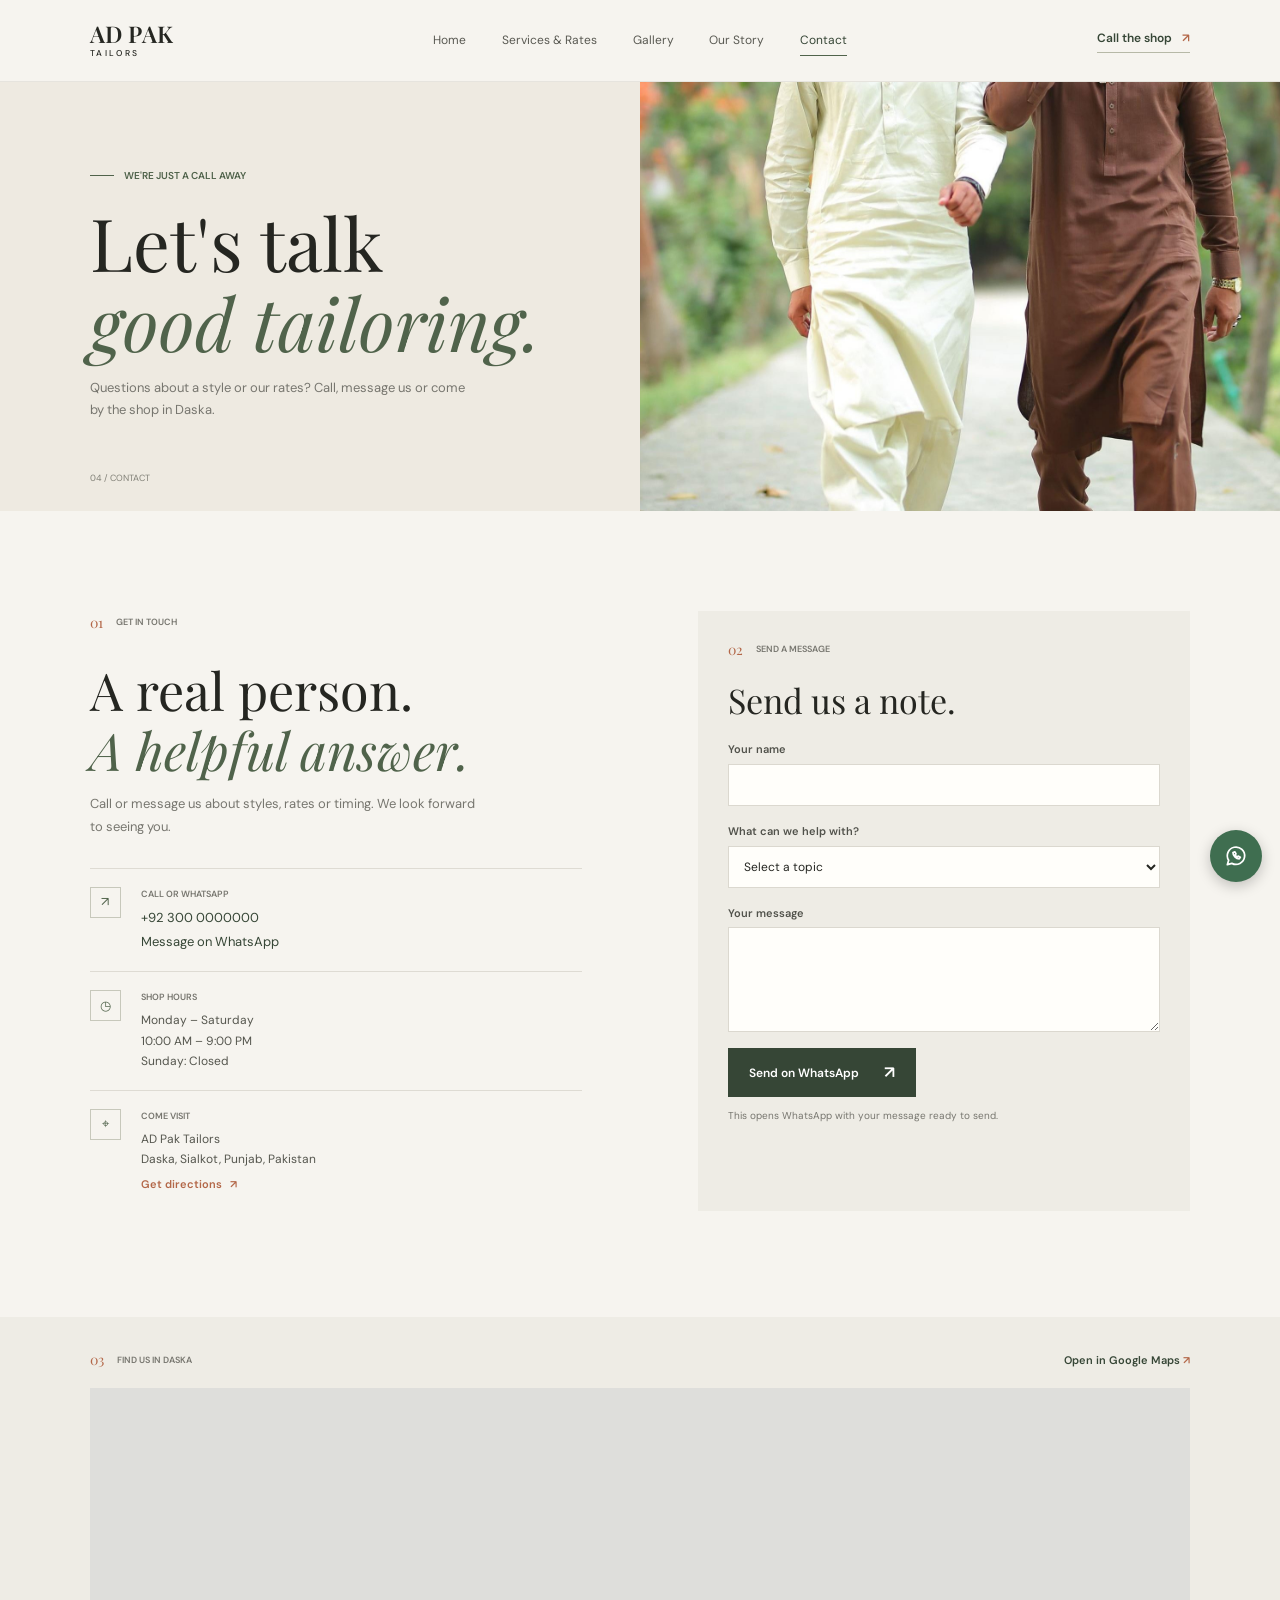
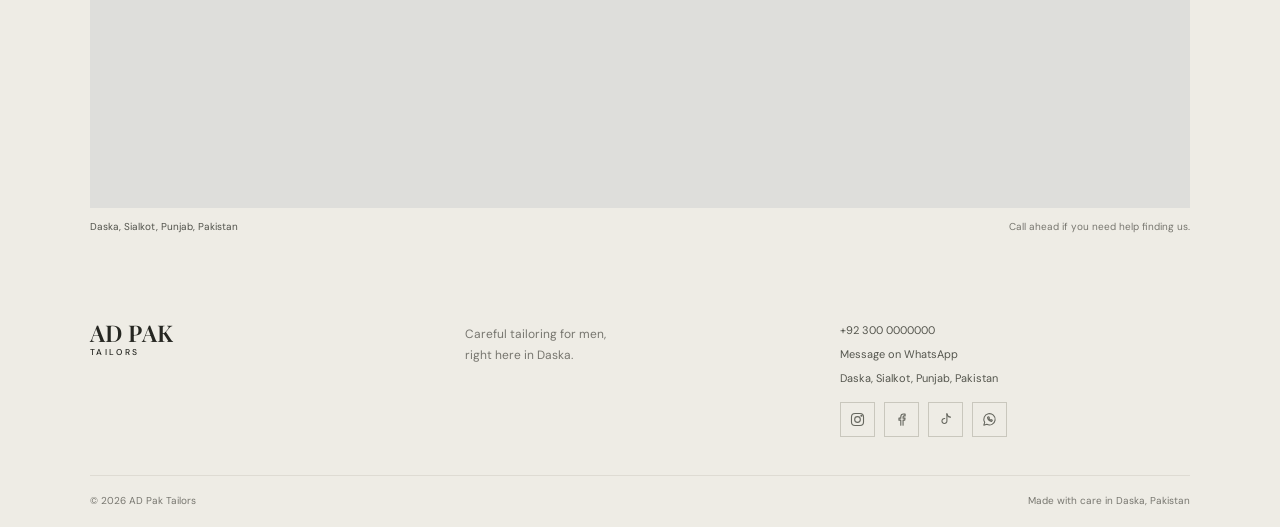
==== contact.html @ f9cd368b "Add files via upload" ====
<!doctype html>
<html lang="en">
<head>
  <meta charset="utf-8">
  <meta name="viewport" content="width=device-width, initial-scale=1">
  <meta name="theme-color" content="#f6f4ef">
  <meta name="description" content="Call, message or visit AD Pak Tailors in Daska, Sialkot.">
  <title>Contact &amp; Location | AD Pak Tailors</title>
  <link rel="icon" type="image/svg+xml" href="favicon.svg">
  <link rel="preconnect" href="https://fonts.googleapis.com">
  <link rel="preconnect" href="https://fonts.gstatic.com" crossorigin>
  <link href="https://fonts.googleapis.com/css2?family=DM+Sans:wght@400;500;600;700&family=Playfair+Display:wght@400;500;600&display=swap" rel="stylesheet">
  <link rel="stylesheet" href="styles.css">
  <script src="site.js" defer></script>
</head>
<body data-page="contact">
  <a class="skip-link" href="#main">Skip to content</a>
  <header class="site-header">
    <a class="brand" href="index.html" aria-label="AD Pak Tailors home"><span class="brand-name">AD PAK <span>TAILORS</span></span></a>
    <button class="menu-toggle" type="button" aria-expanded="false" aria-controls="primary-navigation" aria-label="Open navigation"><span></span><span></span></button>
    <nav class="site-nav" id="primary-navigation" aria-label="Main navigation"><a href="index.html" data-nav="home">Home</a><a href="services.html" data-nav="services">Services &amp; Rates</a><a href="gallery.html" data-nav="gallery">Gallery</a><a href="about.html" data-nav="about">Our Story</a><a href="contact.html" data-nav="contact">Contact</a></nav>
    <a class="header-contact" href="tel:+923000000000">Call the shop <span aria-hidden="true">↗</span></a>
  </header>

  <main id="main">
    <section class="page-hero contact-page-hero"><div class="page-hero-inner"><p class="eyebrow"><span></span> WE'RE JUST A CALL AWAY</p><h1>Let's talk<br><em>good tailoring.</em></h1><p class="page-deck">Questions about a style or our rates? Call, message us or come by the shop in Daska.</p><span class="page-count">04 / CONTACT</span></div><div class="page-hero-image contact-hero-image" role="img" aria-label="Dark green cloth with three cream buttons"></div></section>
    <section class="contact-layout section-wrap"><div class="contact-details"><div class="intro-label"><span class="section-number">01</span><span>GET IN TOUCH</span></div><h2>A real person.<br><em>A helpful answer.</em></h2><p>Call or message us about styles, rates or timing. We look forward to seeing you.</p><div class="contact-detail-row"><span class="contact-icon" aria-hidden="true">↗</span><div><span>CALL OR WHATSAPP</span><a href="tel:+923000000000">+92 300 0000000</a><a href="https://wa.me/923000000000">Message on WhatsApp</a></div></div><div class="contact-detail-row"><span class="contact-icon" aria-hidden="true">◷</span><div><span>SHOP HOURS</span><p>Monday – Saturday<br>10:00 AM – 9:00 PM<br>Sunday: Closed</p></div></div><div class="contact-detail-row"><span class="contact-icon" aria-hidden="true">⌖</span><div><span>COME VISIT</span><p>AD Pak Tailors<br>Daska, Sialkot, Punjab, Pakistan</p><a class="directions-link" href="https://maps.app.goo.gl/oo2xEyX4zjYzP3H26" target="_blank" rel="noopener noreferrer">Get directions <span aria-hidden="true">↗</span></a></div></div></div>
      <div class="inquiry-area"><div class="intro-label"><span class="section-number">02</span><span>SEND A MESSAGE</span></div><h2>Send us a note.</h2><form class="inquiry-form" data-inquiry-form><div class="form-row"><label for="inquiry-name">Your name</label><input id="inquiry-name" name="name" type="text" autocomplete="name" required></div><div class="form-row"><label for="inquiry-topic">What can we help with?</label><select id="inquiry-topic" name="topic" required><option value="" disabled selected>Select a topic</option><option>Stitching and rates</option><option>Suits and waistcoats</option><option>Wedding wear</option><option>Alteration and repair</option><option>Shop location and hours</option></select></div><div class="form-row"><label for="inquiry-message">Your message</label><textarea id="inquiry-message" name="message" rows="4" required></textarea></div><button class="button button-dark" type="submit">Send on WhatsApp <span aria-hidden="true">↗</span></button><p class="form-note">This opens WhatsApp with your message ready to send.</p><p class="form-status" aria-live="polite" data-form-status></p></form></div>
    </section>
    <section class="map-section"><div class="map-heading"><div class="intro-label"><span class="section-number">03</span><span>FIND US IN DASKA</span></div><a href="https://maps.app.goo.gl/oo2xEyX4zjYzP3H26" target="_blank" rel="noopener noreferrer">Open in Google Maps <span aria-hidden="true">↗</span></a></div><iframe class="map-frame" title="Map showing AD Pak Tailors in Daska" src="https://maps.google.com/maps?q=AD+Pak+Tailors+Daska+Sialkot+Pakistan&z=15&ie=UTF8&output=embed" loading="lazy" referrerpolicy="no-referrer-when-downgrade" allowfullscreen></iframe><p class="map-caption">Daska, Sialkot, Punjab, Pakistan <span>Call ahead if you need help finding us.</span></p></section>
  </main>

  <footer class="site-footer"><div class="footer-main"><a class="brand brand-footer" href="index.html"><span class="brand-name">AD PAK <span>TAILORS</span></span></a><p>Careful tailoring for men,<br>right here in Daska.</p><div class="footer-links"><a href="tel:+923000000000">+92 300 0000000</a><a href="https://wa.me/923000000000">Message on WhatsApp</a><a href="contact.html">Daska, Sialkot, Punjab, Pakistan</a><div class="social-links" aria-label="Social media"><a href="#" aria-label="Instagram"><svg viewBox="0 0 24 24" aria-hidden="true"><rect x="3.5" y="3.5" width="17" height="17" rx="5"/><circle cx="12" cy="12" r="4"/><circle cx="17.6" cy="6.7" r=".8"/></svg></a><a href="#" aria-label="Facebook"><svg viewBox="0 0 24 24" aria-hidden="true"><path d="M14.2 20v-7.1h2.4l.4-2.8h-2.8V8.3c0-.8.2-1.4 1.4-1.4h1.5V4.4c-.3 0-1.2-.1-2.2-.1-2.3 0-3.9 1.4-3.9 4v1.8H8.4v2.8H11V20"/></svg></a><a href="#" aria-label="TikTok"><svg viewBox="0 0 24 24" aria-hidden="true"><path d="M14 4v10.1a3.5 3.5 0 1 1-3-3.5"/><path d="M14 4c.4 2.7 2.2 4.4 5 4.6"/></svg></a><a href="https://wa.me/923000000000" aria-label="WhatsApp"><svg viewBox="0 0 24 24" aria-hidden="true"><path d="M4 20l1.2-4A8 8 0 1 1 8.2 18.8z"/><path d="M9.2 8.8c0 3 2.8 5.8 5.8 5.8l1-1.5-2-1-.8.8c-.8-.3-1.7-1.2-2-2l.8-.8-1-2z"/></svg></a></div></div></div><div class="footer-bottom"><span>© <span data-year></span> AD Pak Tailors</span><span>Made with care in Daska, Pakistan</span></div></footer>
  <a class="wafab" href="https://wa.me/923000000000?text=Assalam%20o%20Alaikum%2C%20I%20want%20to%20ask%20about%20stitching." aria-label="Chat on WhatsApp"><svg viewBox="0 0 24 24" aria-hidden="true"><path d="M4 20l1.2-4A8 8 0 1 1 8.2 18.8z"/><path d="M9.2 8.8c0 3 2.8 5.8 5.8 5.8l1-1.5-2-1-.8.8c-.8-.3-1.7-1.2-2-2l.8-.8-1-2z"/></svg></a>
</body>
</html>
---- styles.css ----
:root {
  color-scheme: light;
  --paper: #f6f4ef;
  --white: #fffefa;
  --ink: #252621;
  --muted: #77766f;
  --rule: #dedbd3;
  --olive: #50634b;
  --olive-dark: #364636;
  --rust: #b36748;
  --serif: "Playfair Display", Georgia, serif;
  --sans: "DM Sans", Arial, sans-serif;
  --page-gutter: clamp(22px, 7vw, 100px);
  font-family: var(--sans);
  font-synthesis: none;
  text-rendering: optimizeLegibility;
  -webkit-font-smoothing: antialiased;
  -moz-osx-font-smoothing: grayscale;
}

* { box-sizing: border-box; }
html { scroll-behavior: smooth; }
body { margin: 0; color: var(--ink); background: var(--paper); font-size: 15px; line-height: 1.7; }
img { display: block; max-width: 100%; }
a { color: inherit; text-decoration: none; }
button, input, select, textarea { font: inherit; }
button, a, input, select, textarea { -webkit-tap-highlight-color: transparent; }
::selection { color: white; background: var(--olive); }
.skip-link { position: absolute; z-index: 15; top: -60px; left: 16px; padding: 10px 16px; background: var(--white); }
.skip-link:focus { top: 12px; }
.site-header { position: relative; z-index: 10; min-height: 82px; padding: 0 var(--page-gutter); display: grid; grid-template-columns: 1fr auto 1fr; align-items: center; gap: 24px; background: var(--paper); border-bottom: 1px solid rgba(37, 38, 33, .08); }
.brand { display: inline-flex; align-items: center; gap: 11px; width: max-content; }
.brand-mark { display: grid; place-items: center; width: 38px; height: 38px; border: 1px solid var(--olive); color: var(--olive); font-family: var(--serif); font-size: 23px; line-height: 1; }
.brand-name { display: grid; gap: 3px; font-size: 13px; line-height: 1.2; font-weight: 700; letter-spacing: 0; }
.brand-name span { font-size: 8px; font-weight: 500; letter-spacing: 1.8px; }
.site-nav { display: flex; align-items: center; gap: clamp(18px, 2.8vw, 39px); }
.site-nav a { position: relative; padding: 8px 0; color: #595952; font-size: 12px; transition: color .2s ease; }
.site-nav a:hover, .site-nav a[aria-current="page"] { color: var(--olive-dark); }
.site-nav a[aria-current="page"]::after { position: absolute; right: 0; bottom: 3px; left: 0; height: 1px; background: var(--olive); content: ""; }
.header-contact { justify-self: end; padding-bottom: 3px; color: var(--olive-dark); font-size: 12px; font-weight: 600; border-bottom: 1px solid #b7b9a7; }
.header-contact span { margin-left: 7px; color: var(--rust); }
.menu-toggle { display: none; }
.hero { position: relative; min-height: min(690px, 76vw); min-height: min(690px, max(570px, 69vw)); overflow: hidden; color: white; background: #39403b; }
.hero-slides, .hero-shade { position: absolute; inset: 0; width: 100%; height: 100%; }
.hero-image { position: absolute; inset: 0; width: 100%; height: 100%; object-fit: cover; object-position: 54% 50%; opacity: 0; animation: hero-slideshow 18s infinite; }
.hero-image:nth-child(2) { animation-delay: -6s; }
.hero-image:nth-child(3) { animation-delay: -12s; }
.hero-shade { background: linear-gradient(90deg, rgba(21, 25, 22, .78) 0%, rgba(24, 27, 24, .57) 44%, rgba(24, 27, 24, .08) 100%), linear-gradient(0deg, rgba(21, 25, 22, .17), transparent 42%); }
.hero-content { position: relative; z-index: 1; width: min(820px, 76%); padding: clamp(100px, 14vw, 178px) var(--page-gutter) 110px; animation: content-arrive .75s .08s ease both; }
.eyebrow { display: flex; align-items: center; gap: 10px; margin: 0 0 23px; color: var(--olive); font-size: 10px; font-weight: 600; letter-spacing: 0; }
.eyebrow > span { display: inline-block; width: 24px; height: 1px; background: currentColor; }
.light-eyebrow { color: #d8cdb3; }
h1, h2, h3, p { margin-top: 0; }
h1, h2, .quote-inner > p, .story-image-band > div > p { font-family: var(--serif); font-weight: 400; letter-spacing: 0; }
.hero h1 { margin: 0 0 22px; font-size: clamp(50px, 7.2vw, 94px); line-height: 1.08; }
.hero-subtitle { margin-bottom: 34px; color: #f0eee8; font-size: clamp(16px, 1.75vw, 21px); line-height: 1.65; }
.button { display: inline-flex; min-height: 49px; align-items: center; justify-content: center; gap: 25px; padding: 0 20px; border: 1px solid transparent; font-size: 12px; font-weight: 600; transition: background .2s ease, color .2s ease, border-color .2s ease; }
.button span { font-size: 17px; }
.button-light { color: var(--ink); background: var(--paper); }
.button-light:hover { color: white; background: var(--olive-dark); }
.button-dark { color: white; background: var(--olive-dark); cursor: pointer; }
.button-dark:hover { background: var(--olive); }
.button-outline { color: white; border-color: rgba(255,255,255,.48); }
.button-outline:hover { color: var(--ink); background: var(--paper); }
.hero-side-note { position: absolute; right: var(--page-gutter); bottom: 25px; display: flex; gap: 25px; margin: 0; color: rgba(255,255,255,.75); font-size: 9px; letter-spacing: 0; }
.hero-side-note span { color: rgba(255,255,255,.52); }
.section-wrap { padding-right: var(--page-gutter); padding-left: var(--page-gutter); }
.intro-section { padding-top: 105px; padding-bottom: 116px; }
.intro-label { display: flex; align-items: center; gap: 13px; color: var(--muted); font-size: 9px; font-weight: 600; letter-spacing: 0; }
.section-number { color: var(--rust); font-family: var(--serif); font-size: 14px; font-weight: 400; }
.intro-copy { display: grid; grid-template-columns: 1fr .72fr; align-items: start; gap: 11%; margin-top: 33px; padding-left: 10%; }
.intro-copy h2, .craft-heading h2, .visit-copy h2, .page-hero h1, .service-intro-copy h2, .gallery-intro-copy h2, .story-opening h2, .contact-details h2, .inquiry-area h2, .rates-heading h2 { margin-bottom: 0; font-size: clamp(38px, 5.1vw, 64px); line-height: 1.16; }
h2 em, .page-hero h1 em { color: var(--olive); font-weight: 400; }
.intro-copy > div > p { max-width: 455px; color: var(--muted); font-size: 14px; }
.intro-copy > div > .lead { margin-bottom: 14px; color: var(--ink); font-size: 18px; line-height: 1.55; }
.text-link { display: inline-flex; align-items: center; gap: 16px; margin-top: 15px; padding-bottom: 4px; color: var(--olive-dark); border-bottom: 1px solid #aeb29e; font-size: 12px; font-weight: 600; }
.text-link span, .craft-item > a span { color: var(--rust); transition: transform .2s ease; }
.text-link:hover span, .craft-item > a:hover span { transform: translateX(3px); }
.craft-section { padding: 89px var(--page-gutter) 100px; color: var(--white); background: var(--olive-dark); }
.craft-inner { display: grid; grid-template-columns: 1.15fr repeat(3, 1fr); gap: 34px; padding: 0; }
.craft-heading { padding-right: 14px; }
.craft-heading .intro-label { color: #c2c6b8; }
.craft-heading h2 { margin: 29px 0 14px; font-size: clamp(37px, 4vw, 51px); line-height: 1.16; }
.craft-heading > p { max-width: 265px; color: #c5c8bd; font-size: 13px; }
.craft-item { position: relative; min-height: 223px; padding: 21px 5px 0 24px; border-left: 1px solid rgba(255,255,255,.22); }
.craft-index { color: #c6c8bb; font-size: 9px; }
.craft-symbol { margin: 13px 0 9px; color: #d2ac85; font-family: var(--serif); font-size: 26px; }
.craft-item h3 { margin-bottom: 7px; font-family: var(--serif); font-size: 23px; font-weight: 400; }
.craft-item p { max-width: 220px; margin-bottom: 15px; color: #c5c8bd; font-size: 12px; line-height: 1.75; }
.craft-item > a { display: inline-flex; gap: 11px; color: #fff; font-size: 11px; font-weight: 500; }
.visit-section { display: grid; grid-template-columns: 1fr .86fr; align-items: center; gap: clamp(40px, 9vw, 120px); padding-top: 110px; padding-bottom: 112px; }
.visit-image-wrap { height: clamp(330px, 41vw, 505px); overflow: hidden; background: #e3dfd6; }
.visit-image-wrap img { width: 100%; height: 100%; object-fit: cover; }
.visit-copy h2 { margin: 24px 0 17px; font-size: clamp(37px, 4.3vw, 54px); }
.visit-copy > p { max-width: 435px; margin-bottom: 22px; color: var(--muted); font-size: 13px; }
.visit-facts { display: grid; gap: 5px; margin-bottom: 10px; color: #585950; font-size: 12px; }
.visit-facts span::before { margin-right: 10px; color: var(--rust); content: "—"; }
.quote-band { padding: 54px var(--page-gutter); color: white; background: #a45f45; }
.quote-inner { display: grid; grid-template-columns: auto 1fr auto; align-items: center; gap: 21px; max-width: 1160px; margin: 0 auto; }
.quote-mark { align-self: start; color: #e6c5ae; font-family: var(--serif); font-size: 61px; line-height: .9; }
.quote-inner > p { margin: 0; font-size: clamp(27px, 3.1vw, 40px); line-height: 1.35; }
.quote-inner > p em { color: #f1d7c2; font-weight: 400; }
.quote-inner .button { justify-self: end; }
.site-footer { padding: 48px var(--page-gutter) 0; background: #eeece5; }
.footer-main { display: grid; grid-template-columns: 1fr 1fr 1fr; align-items: start; gap: 25px; padding-bottom: 38px; }
.brand-footer { align-self: start; }
.footer-main > p { margin: 3px 0 0; color: var(--muted); font-size: 12px; }
.footer-links { display: grid; justify-items: start; gap: 5px; color: #55564e; font-size: 11px; }
.footer-links a:hover { color: var(--olive); text-decoration: underline; text-underline-offset: 3px; }
.social-links { display: flex; gap: 9px; margin-top: 10px; }
.social-links a { display: grid; width: 35px; height: 35px; place-items: center; color: #66675f; border: 1px solid #c9c7bd; transition: color .2s ease, border-color .2s ease; }
.social-links a:hover { color: var(--olive-dark); border-color: var(--olive); }
.social-links svg { width: 17px; height: 17px; fill: none; stroke: currentColor; stroke-linecap: round; stroke-linejoin: round; stroke-width: 1.55; }
.footer-bottom { display: flex; justify-content: space-between; gap: 20px; padding: 16px 0 18px; color: #77766f; border-top: 1px solid var(--rule); font-size: 10px; }

/* Shared interior-page heading */
.page-hero { position: relative; display: grid; min-height: 429px; grid-template-columns: 1fr 1fr; overflow: hidden; background: #eeeae1; }
.page-hero-inner { position: relative; z-index: 1; display: flex; flex-direction: column; align-items: start; justify-content: center; padding: 65px 38px 70px var(--page-gutter); }
.page-hero .eyebrow { margin-bottom: 18px; }
.page-hero h1 { margin-bottom: 15px; font-size: clamp(43px, 5.8vw, 73px); line-height: 1.1; }
.page-hero h1 em { color: var(--olive); }
.page-deck { max-width: 385px; margin-bottom: 0; color: var(--muted); font-size: 13px; }
.page-count { position: absolute; bottom: 25px; left: var(--page-gutter); color: #818077; font-size: 9px; }
.page-hero-image { min-height: 429px; background-color: #d9d5cb; background-position: center; background-size: cover; }
.service-hero-image { background-image: url("images/service-hero.jpg"); background-position: center 50%; }
.gallery-hero-image { background-image: url("images/gallery-hero.jpg"); background-position: center 43%; }
.story-hero-image { background-image: url("images/story-hero.jpg"); background-position: center 50%; }
.contact-hero-image { background-image: url("images/contact-hero.jpg"); background-position: center 50%; }
.service-intro, .gallery-intro { display: grid; grid-template-columns: .55fr 1.2fr; gap: 5%; padding-top: 92px; padding-bottom: 76px; }
.service-intro-copy, .gallery-intro-copy { display: grid; grid-template-columns: 1fr .73fr; align-items: end; gap: 7%; }
.service-intro-copy h2, .gallery-intro-copy h2 { font-size: clamp(38px, 4.5vw, 55px); }
.service-intro-copy > p, .gallery-intro-copy > p { max-width: 340px; margin-bottom: 4px; color: var(--muted); font-size: 13px; }
.service-categories { padding: 0 var(--page-gutter); }
.category-panel { display: grid; grid-template-columns: .45fr 1.15fr 1fr; align-items: center; gap: 25px; min-height: 198px; padding: 33px 10px; border-top: 1px solid var(--rule); }
.category-panel:last-child { border-bottom: 1px solid var(--rule); }
.category-index { align-self: start; padding-top: 9px; color: var(--rust); font-family: var(--serif); font-size: 15px; }
.category-kicker { color: var(--olive); font-size: 9px; font-weight: 600; letter-spacing: 0; }
.category-details h3 { margin: 5px 0 5px; font-family: var(--serif); font-size: 31px; font-weight: 400; line-height: 1.25; }
.category-details p { max-width: 410px; margin: 0; color: var(--muted); font-size: 12px; }
.category-tags { display: flex; flex-wrap: wrap; justify-content: flex-end; gap: 7px; }
.category-tags span { padding: 7px 11px; color: #595950; border: 1px solid #d7d4ca; font-size: 10px; }
.rates-section { padding-top: 103px; padding-bottom: 112px; }
.rates-heading { display: flex; align-items: end; justify-content: space-between; gap: 25px; margin-bottom: 28px; }
.rates-heading h2 { margin-top: 15px; font-size: 44px; }
.rates-heading > p { margin: 0 0 5px; color: var(--muted); font-size: 11px; text-align: right; }
.rates-table-wrap { overflow-x: auto; border-top: 1px solid var(--ink); }
.rates-table { width: 100%; border-collapse: collapse; text-align: left; }
.rates-table th, .rates-table td { padding: 14px 12px; border-bottom: 1px solid var(--rule); }
.rates-table th { color: var(--muted); font-size: 9px; font-weight: 600; letter-spacing: 0; }
.rates-table td { font-size: 13px; }
.rates-table th:first-child, .rates-table td:first-child { padding-left: 0; }
.rates-table th:last-child, .rates-table td:last-child { width: 175px; text-align: right; }
.rates-table td:last-child { color: var(--olive-dark); font-weight: 600; white-space: nowrap; }
.policy-note { display: flex; align-items: center; gap: 16px; margin-top: 28px; padding: 18px 21px; color: #613e2e; background: #eee2d5; }
.policy-symbol { display: grid; flex: 0 0 27px; width: 27px; height: 27px; place-items: center; border: 1px solid #bc8c70; border-radius: 50%; font-size: 14px; }
.policy-note p { display: grid; gap: 3px; margin: 0; font-size: 14px; font-weight: 600; }
.policy-note p span { color: #875a40; font-size: 9px; font-weight: 600; letter-spacing: 0; }
.service-cta, .story-cta { display: flex; align-items: center; justify-content: space-between; gap: 25px; padding: 45px var(--page-gutter); color: white; background: var(--olive-dark); }
.service-cta .category-kicker, .story-cta .category-kicker { color: #cad1bc; }
.service-cta h2, .story-cta h2 { margin: 8px 0 0; font-size: clamp(26px, 3.1vw, 38px); }
.gallery-intro { padding-top: 90px; padding-bottom: 63px; }
.gallery-grid { display: grid; grid-template-columns: repeat(3, minmax(0, 1fr)); align-items: start; column-gap: 22px; row-gap: 38px; padding-bottom: 80px; }
.gallery-item { margin: 0; min-width: 0; }
.gallery-item img { width: 100%; height: clamp(340px, 39vw, 485px); object-fit: cover; background: #e2dfd8; transition: transform .45s ease; }
.gallery-item { overflow: hidden; }
.gallery-item:hover img { transform: scale(1.025); }
.gallery-item-tall img { object-position: center 52%; }
.gallery-item figcaption { display: grid; gap: 3px; padding-top: 11px; color: #6c6b63; font-size: 10px; }
.gallery-item figcaption span:first-child { color: var(--olive); font-size: 9px; font-weight: 600; }
.gallery-note { margin: 0; padding: 12px var(--page-gutter) 66px; color: var(--muted); font-size: 11px; text-align: center; }
.story-opening { display: grid; grid-template-columns: .55fr 1.25fr; gap: 5%; padding-top: 100px; padding-bottom: 100px; }
.story-opening-copy { display: grid; grid-template-columns: .8fr 1fr; gap: 7%; }
.story-opening-copy h2 { font-size: clamp(38px, 4.5vw, 56px); }
.story-opening-copy > div p { color: var(--muted); font-size: 13px; }
.story-opening-copy > div .lead { color: var(--ink); font-size: 16px; line-height: 1.6; }
.story-image-band { position: relative; height: clamp(280px, 41vw, 500px); overflow: hidden; background: var(--olive-dark); }
.story-image-band::after { position: absolute; inset: 0; background: linear-gradient(90deg, rgba(19, 25, 21, .62), rgba(19,25,21,.03)); content: ""; }
.story-image-band > img { width: 100%; height: 100%; object-fit: cover; }
.story-image-band > div { position: absolute; z-index: 1; top: 50%; left: var(--page-gutter); color: white; transform: translateY(-50%); }
.story-image-band .category-kicker { color: #e1c6aa; }
.story-image-band > div > p { margin: 18px 0 0; font-size: clamp(32px, 4.2vw, 55px); line-height: 1.23; }
.story-image-band > div > p em { color: #ead9c4; }
.values-section { padding-top: 90px; padding-bottom: 98px; }
.values-grid { display: grid; grid-template-columns: repeat(3, 1fr); gap: 40px; margin-top: 39px; padding-left: 10%; }
.values-grid article { padding-top: 15px; border-top: 1px solid #c9c6bc; }
.value-number { color: var(--rust); font-family: var(--serif); font-size: 14px; }
.values-grid h3 { margin: 13px 0 7px; font-family: var(--serif); font-size: 22px; font-weight: 400; }
.values-grid p { max-width: 245px; color: var(--muted); font-size: 12px; }
.story-cta { min-height: 190px; }
.story-cta h2 { font-family: var(--serif); font-size: 38px; font-weight: 400; }
.contact-layout { display: grid; grid-template-columns: 1fr 1fr; gap: clamp(48px, 9vw, 120px); padding-top: 100px; padding-bottom: 106px; }
.contact-details h2 { margin: 25px 0 13px; font-size: clamp(37px, 4.2vw, 52px); }
.contact-details > p { max-width: 390px; margin-bottom: 30px; color: var(--muted); font-size: 13px; }
.contact-detail-row { display: grid; grid-template-columns: 38px 1fr; gap: 13px; padding: 18px 0; border-top: 1px solid var(--rule); }
.contact-icon { display: grid; width: 31px; height: 31px; place-items: center; color: var(--olive); border: 1px solid #c7c8bb; font-size: 13px; }
.contact-detail-row > div { display: grid; align-items: start; gap: 2px; }
.contact-detail-row > div > span { margin-bottom: 3px; color: var(--muted); font-size: 9px; font-weight: 600; letter-spacing: 0; }
.contact-detail-row > div > a { width: fit-content; color: var(--olive-dark); font-size: 13px; }
.contact-detail-row > div > a:hover { text-decoration: underline; text-underline-offset: 3px; }
.contact-detail-row > div > p { margin: 0; color: #55564e; font-size: 12px; }
.contact-detail-row > div > .directions-link { margin-top: 3px; color: var(--rust); font-size: 11px; font-weight: 600; }
.directions-link span { margin-left: 5px; }
.inquiry-area { padding: 27px 30px 29px; background: #eeece5; }
.inquiry-area h2 { margin: 19px 0 20px; font-size: 34px; }
.inquiry-form { display: grid; gap: 16px; }
.form-row { display: grid; gap: 5px; }
.form-row label { color: #51524b; font-size: 11px; font-weight: 600; }
.form-row input, .form-row select, .form-row textarea { width: 100%; min-height: 42px; padding: 9px 11px; color: var(--ink); background: var(--white); border: 1px solid #dbd8cf; border-radius: 0; outline: none; font-size: 12px; }
.form-row textarea { min-height: 105px; resize: vertical; }
.form-row input:focus, .form-row select:focus, .form-row textarea:focus { border-color: var(--olive); box-shadow: 0 0 0 2px rgba(80,99,75,.12); }
.inquiry-form > .button { justify-self: start; }
.form-note, .form-status { margin: -5px 0 0; color: var(--muted); font-size: 10px; line-height: 1.6; }
.form-status:empty { display: none; }
.form-status:not(:empty) { padding: 10px; color: var(--olive-dark); background: #e2e8dc; }
.map-section { padding: 31px var(--page-gutter) 38px; background: #eeece5; }
.map-heading { display: flex; align-items: center; justify-content: space-between; gap: 18px; padding-bottom: 16px; }
.map-heading > a { color: var(--olive-dark); font-size: 11px; font-weight: 600; }
.map-heading > a span { color: var(--rust); }
.map-frame { display: block; width: 100%; height: clamp(270px, 36vw, 420px); border: 0; background: #e0ded5; filter: grayscale(.55) saturate(.72); }
.map-caption { display: flex; justify-content: space-between; gap: 15px; margin: 10px 0 0; color: #51524b; font-size: 10px; }
.map-caption span { color: var(--muted); }

@keyframes hero-slideshow { 0%, 28% { opacity: 1; } 33.333%, 94% { opacity: 0; } 100% { opacity: 1; } }
@keyframes content-arrive { from { transform: translateY(13px); opacity: 0; } to { transform: translateY(0); opacity: 1; } }
@media (prefers-reduced-motion: reduce) { *, *::before, *::after { scroll-behavior: auto !important; animation-duration: .01ms !important; animation-iteration-count: 1 !important; transition-duration: .01ms !important; } .hero-image { animation: none; opacity: 0; } .hero-image:first-child { opacity: 1; } }

@media (max-width: 920px) {
  .site-header { grid-template-columns: 1fr auto auto; gap: 18px; min-height: 74px; }
  .menu-toggle { display: grid; width: 40px; height: 40px; align-content: center; justify-content: center; gap: 6px; padding: 0; border: 1px solid var(--rule); background: transparent; cursor: pointer; }
  .menu-toggle span { display: block; width: 16px; height: 1px; background: var(--ink); transition: transform .18s ease; }
  .menu-toggle[aria-expanded="true"] span:first-child { transform: translateY(3.5px) rotate(45deg); }
  .menu-toggle[aria-expanded="true"] span:last-child { transform: translateY(-3.5px) rotate(-45deg); }
  .site-nav { position: absolute; top: 100%; right: 0; left: 0; display: none; padding: 10px var(--page-gutter) 18px; background: var(--paper); border-bottom: 1px solid var(--rule); }
  .site-nav.is-open { display: grid; gap: 0; }
  .site-nav a { padding: 12px 0; border-bottom: 1px solid var(--rule); }
  .site-nav a:last-child { border-bottom: 0; }
  .site-nav a[aria-current="page"]::after { right: auto; bottom: 7px; width: 24px; }
  .craft-inner { grid-template-columns: repeat(3, 1fr); row-gap: 40px; }
  .craft-heading { grid-column: 1 / -1; }
  .craft-heading h2 br { display: none; }
  .craft-heading > p { max-width: 380px; }
  .category-panel { grid-template-columns: .28fr 1.1fr 1fr; }
  .page-hero { min-height: 390px; }
  .page-hero-image { min-height: 390px; }
  .contact-layout { gap: 42px; }
  .gallery-grid { grid-template-columns: repeat(2, minmax(0, 1fr)); }
}

@media (max-width: 620px) {
  :root { --page-gutter: 23px; }
  body { font-size: 14px; }
  .site-header { min-height: 69px; grid-template-columns: 1fr auto auto; gap: 12px; }
  .brand { gap: 8px; }
  .brand-mark { width: 33px; height: 33px; font-size: 20px; }
  .brand-name { font-size: 11px; }
  .brand-name span { font-size: 7px; letter-spacing: 1.25px; }
  .header-contact { display: none; }
  .hero { min-height: 625px; min-height: min(730px, 83svh); }
  .hero-image { object-position: 50% center; }
  .hero-shade { background: linear-gradient(90deg, rgba(21,25,22,.70), rgba(24,27,24,.22)), linear-gradient(0deg, rgba(21,25,22,.28), transparent 70%); }
  .hero-content { width: 100%; padding: 112px var(--page-gutter) 95px; }
  .hero h1 { font-size: clamp(46px, 12vw, 63px); }
  .hero-side-note { right: var(--page-gutter); left: var(--page-gutter); justify-content: space-between; }
  .intro-section { padding-top: 67px; padding-bottom: 76px; }
  .intro-copy { grid-template-columns: 1fr; gap: 21px; margin-top: 23px; padding-left: 0; }
  .intro-copy h2, .craft-heading h2, .visit-copy h2 { font-size: 42px; }
  .intro-copy > div > .lead { font-size: 17px; }
  .craft-section { padding-top: 65px; padding-bottom: 70px; }
  .craft-inner { grid-template-columns: 1fr; gap: 0; }
  .craft-heading { margin-bottom: 25px; }
  .craft-heading h2 { margin-top: 19px; }
  .craft-heading h2 br { display: initial; }
  .craft-item { display: grid; grid-template-columns: 32px 1fr; min-height: 0; padding: 17px 0; border-top: 1px solid rgba(255,255,255,.22); border-left: 0; }
  .craft-index { grid-row: 1 / 4; padding-top: 4px; }
  .craft-symbol { display: none; }
  .craft-item h3 { margin: 0 0 3px; font-size: 21px; }
  .craft-item p { max-width: 315px; margin-bottom: 8px; }
  .craft-item > a { grid-column: 2; }
  .visit-section { grid-template-columns: 1fr; gap: 30px; padding-top: 69px; padding-bottom: 74px; }
  .visit-image-wrap { height: 310px; }
  .visit-copy h2 { margin-top: 19px; }
  .quote-band { padding-top: 37px; padding-bottom: 37px; }
  .quote-inner { grid-template-columns: auto 1fr; gap: 9px 12px; }
  .quote-mark { font-size: 49px; }
  .quote-inner > p { font-size: 28px; }
  .quote-inner .button { grid-column: 2; justify-self: start; margin-top: 10px; }
  .site-footer { padding-top: 33px; }
  .footer-main { grid-template-columns: 1fr 1fr; gap: 22px 13px; padding-bottom: 25px; }
  .footer-main > p { justify-self: end; font-size: 10px; }
  .footer-links { grid-column: 1 / -1; }
  .footer-bottom { flex-direction: column; gap: 3px; padding-bottom: 14px; font-size: 9px; }
  .page-hero { grid-template-columns: 1fr; min-height: auto; }
  .page-hero-inner { min-height: 330px; padding: 59px var(--page-gutter) 66px; }
  .page-hero h1 { font-size: clamp(43px, 11vw, 59px); }
  .page-deck { max-width: 330px; font-size: 12px; }
  .page-count { bottom: 19px; left: var(--page-gutter); }
  .page-hero-image { min-height: 250px; height: 64vw; max-height: 350px; }
  .service-intro, .gallery-intro, .story-opening { grid-template-columns: 1fr; gap: 22px; padding-top: 66px; padding-bottom: 52px; }
  .service-intro-copy, .gallery-intro-copy { grid-template-columns: 1fr; gap: 14px; }
  .service-intro-copy h2, .gallery-intro-copy h2, .story-opening-copy h2 { font-size: 42px; }
  .category-panel { grid-template-columns: 43px 1fr; gap: 8px 12px; min-height: 0; padding: 25px 0; }
  .category-index { grid-row: 1 / 3; padding-top: 5px; }
  .category-details h3 { font-size: 27px; }
  .category-tags { grid-column: 2; justify-content: flex-start; margin-top: 7px; }
  .rates-section { padding-top: 71px; padding-bottom: 76px; }
  .rates-heading { display: grid; gap: 8px; margin-bottom: 17px; }
  .rates-heading h2 { font-size: 38px; }
  .rates-heading > p { text-align: left; }
  .rates-table th, .rates-table td { padding: 12px 6px; font-size: 11px; }
  .rates-table th:last-child, .rates-table td:last-child { width: 102px; }
  .rates-table td:last-child { font-size: 11px; }
  .policy-note { align-items: flex-start; margin-top: 18px; padding: 14px; }
  .policy-note p { font-size: 12px; }
  .service-cta, .story-cta { align-items: flex-start; flex-direction: column; padding-top: 34px; padding-bottom: 35px; }
  .service-cta h2, .story-cta h2 { font-size: 30px; }
  .gallery-intro { padding-bottom: 43px; }
  .gallery-grid { grid-template-columns: 1fr; gap: 26px; }
  .gallery-item img, .gallery-item-tall img { height: 112vw; max-height: 440px; min-height: 300px; }
  .gallery-note { padding-bottom: 46px; font-size: 10px; }
  .story-opening { padding-bottom: 65px; }
  .story-opening-copy { grid-template-columns: 1fr; gap: 15px; }
  .story-image-band { height: 330px; }
  .story-image-band > div > p { font-size: 39px; }
  .story-image-band .category-kicker { font-size: 8px; }
  .values-section { padding-top: 66px; padding-bottom: 69px; }
  .values-grid { grid-template-columns: 1fr; gap: 17px; margin-top: 26px; padding-left: 0; }
  .values-grid h3 { margin-top: 8px; }
  .values-grid p { max-width: 360px; margin-bottom: 0; }
  .contact-layout { grid-template-columns: 1fr; gap: 43px; padding-top: 68px; padding-bottom: 70px; }
  .contact-details h2 { margin-top: 19px; font-size: 42px; }
  .inquiry-area { padding: 21px 18px 22px; }
  .inquiry-area h2 { font-size: 31px; }
  .map-section { padding-top: 23px; padding-bottom: 27px; }
  .map-heading { align-items: flex-start; }
  .map-heading > a { font-size: 10px; }
  .map-frame { height: 300px; }
  .map-caption { flex-direction: column; gap: 2px; }
}
/* AD Pak Tailors: name-only brand, WhatsApp button, FAQ */
.brand { gap: 0; }
.brand-mark { display: none; }
.brand-name { gap: 5px; font-family: var(--serif); font-size: 23px; font-weight: 600; line-height: 1; letter-spacing: .01em; }
.brand-name span { font-family: var(--sans, inherit); font-size: 8.5px; font-weight: 500; letter-spacing: 2.6px; }
.wafab { position: fixed; right: 18px; bottom: 18px; z-index: 30; display: grid; width: 52px; height: 52px; place-items: center; border-radius: 50%; background: #3f6e50; color: #fff; box-shadow: 0 4px 14px rgba(0,0,0,.22); }
.wafab svg { width: 26px; height: 26px; fill: none; stroke: currentColor; stroke-linecap: round; stroke-linejoin: round; stroke-width: 1.6; }
.faq-section { padding-top: 20px; padding-bottom: 90px; }
.faq-list { max-width: 760px; margin-top: 28px; border-top: 1px solid #c9c7bd; }
.faq-list details { border-bottom: 1px solid #c9c7bd; padding: 18px 0; }
.faq-list summary { cursor: pointer; font-size: 15px; font-weight: 500; }
.faq-list p { margin: 10px 0 0; color: var(--muted); font-size: 13px; }
@media (max-width: 760px) { .brand-name { font-size: 20px; } .brand-name span { font-size: 7.5px; letter-spacing: 2.2px; } .wafab { right: 14px; bottom: 14px; } }
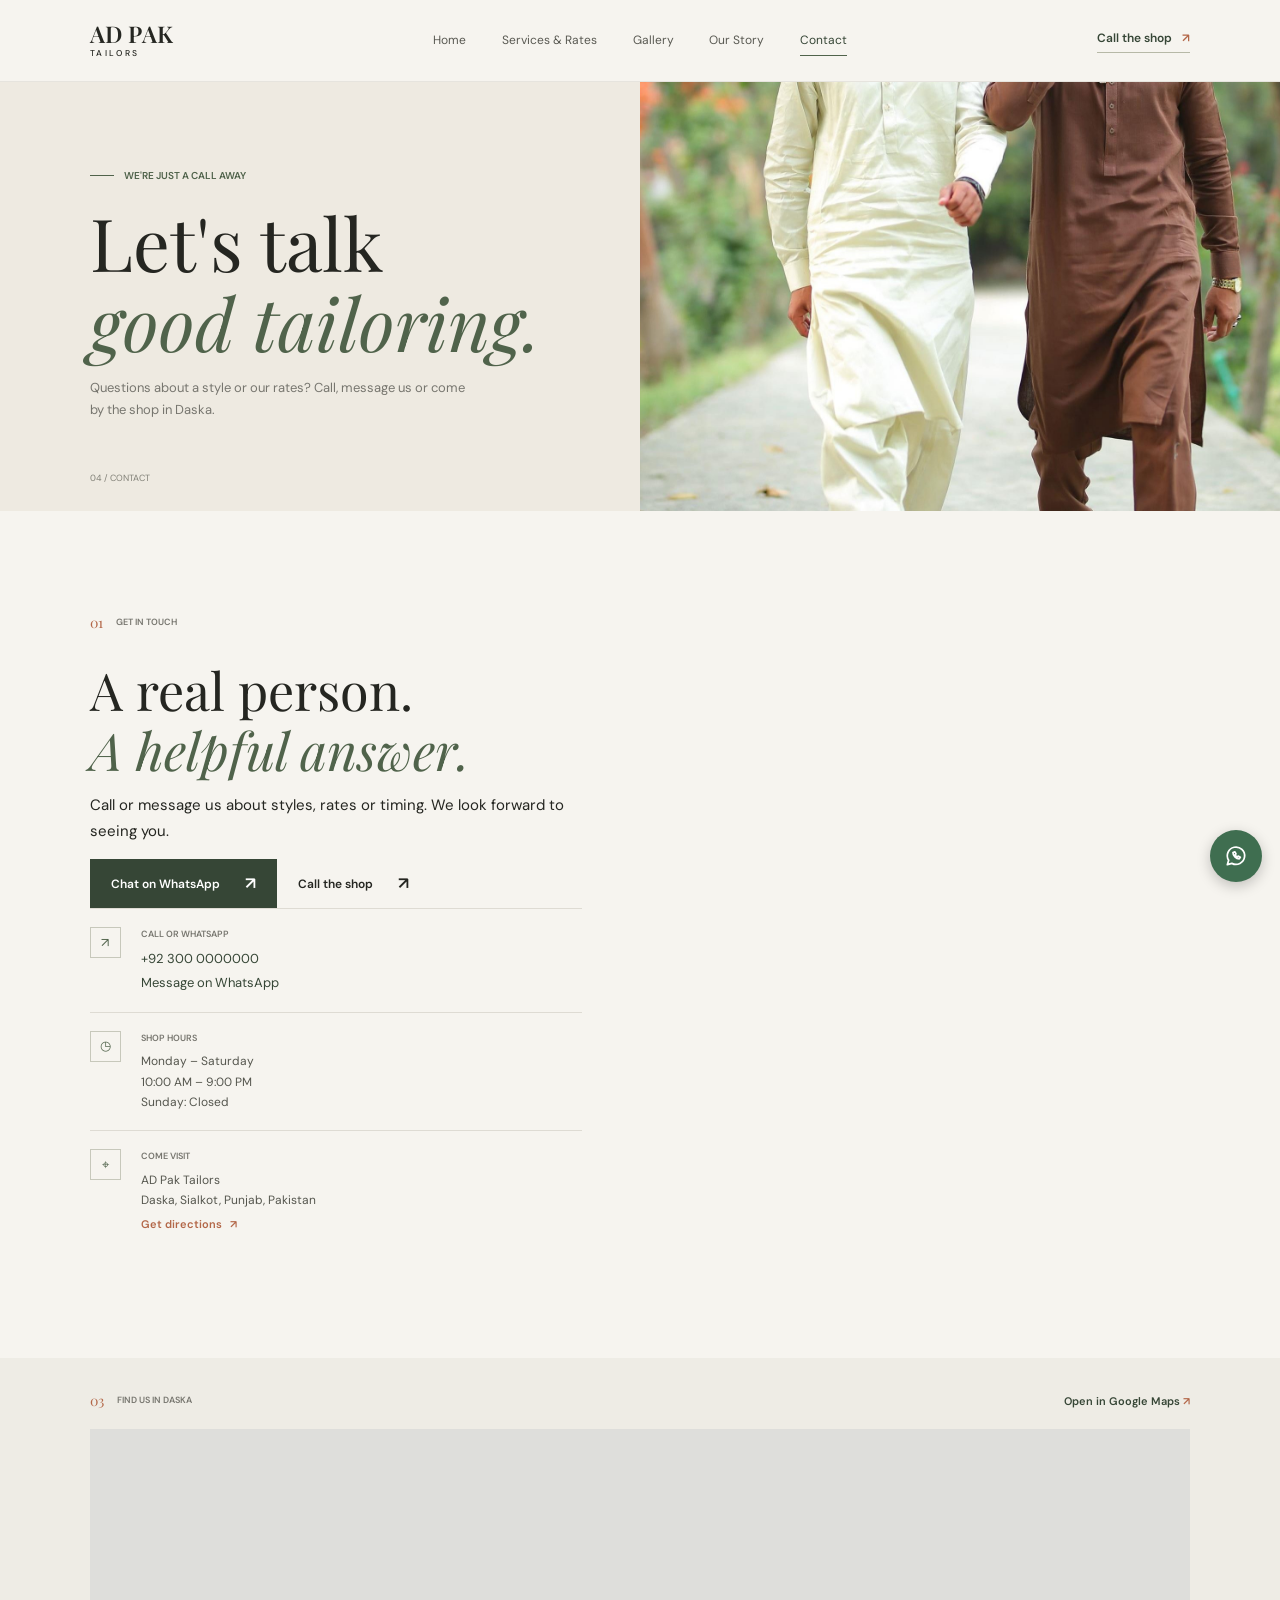
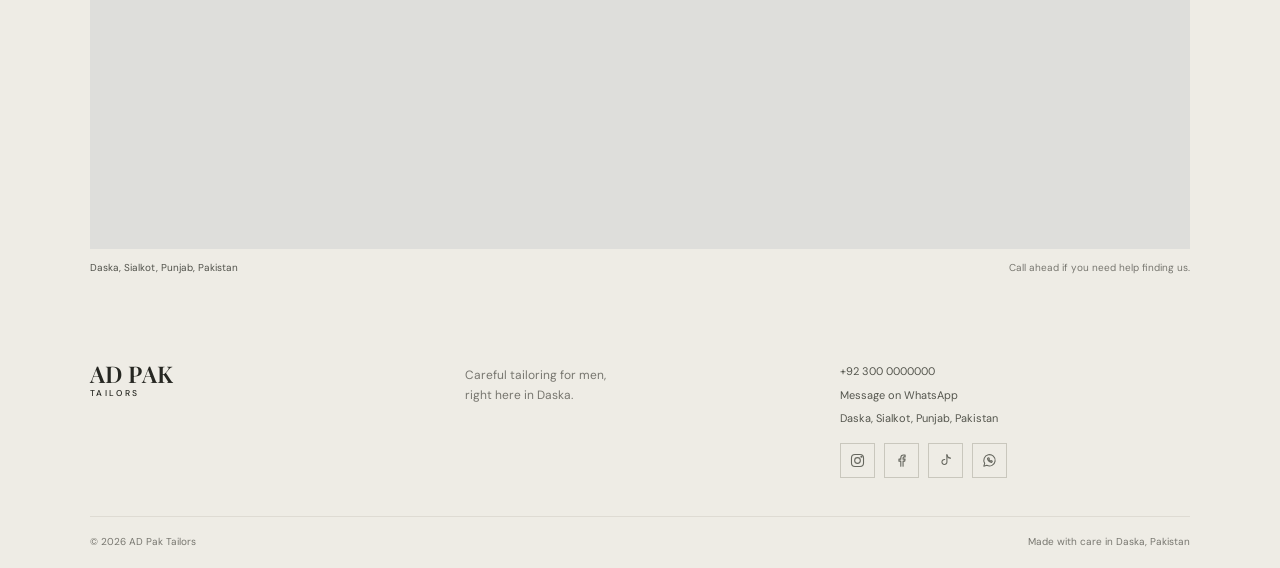
==== commit a873778d: "Update contact.html" ====
--- a/contact.html
+++ b/contact.html
@@ -24,8 +24,7 @@
 
   <main id="main">
     <section class="page-hero contact-page-hero"><div class="page-hero-inner"><p class="eyebrow"><span></span> WE'RE JUST A CALL AWAY</p><h1>Let's talk<br><em>good tailoring.</em></h1><p class="page-deck">Questions about a style or our rates? Call, message us or come by the shop in Daska.</p><span class="page-count">04 / CONTACT</span></div><div class="page-hero-image contact-hero-image" role="img" aria-label="Dark green cloth with three cream buttons"></div></section>
-    <section class="contact-layout section-wrap"><div class="contact-details"><div class="intro-label"><span class="section-number">01</span><span>GET IN TOUCH</span></div><h2>A real person.<br><em>A helpful answer.</em></h2><p>Call or message us about styles, rates or timing. We look forward to seeing you.</p><div class="contact-detail-row"><span class="contact-icon" aria-hidden="true">↗</span><div><span>CALL OR WHATSAPP</span><a href="tel:+923000000000">+92 300 0000000</a><a href="https://wa.me/923000000000">Message on WhatsApp</a></div></div><div class="contact-detail-row"><span class="contact-icon" aria-hidden="true">◷</span><div><span>SHOP HOURS</span><p>Monday – Saturday<br>10:00 AM – 9:00 PM<br>Sunday: Closed</p></div></div><div class="contact-detail-row"><span class="contact-icon" aria-hidden="true">⌖</span><div><span>COME VISIT</span><p>AD Pak Tailors<br>Daska, Sialkot, Punjab, Pakistan</p><a class="directions-link" href="https://maps.app.goo.gl/oo2xEyX4zjYzP3H26" target="_blank" rel="noopener noreferrer">Get directions <span aria-hidden="true">↗</span></a></div></div></div>
-      <div class="inquiry-area"><div class="intro-label"><span class="section-number">02</span><span>SEND A MESSAGE</span></div><h2>Send us a note.</h2><form class="inquiry-form" data-inquiry-form><div class="form-row"><label for="inquiry-name">Your name</label><input id="inquiry-name" name="name" type="text" autocomplete="name" required></div><div class="form-row"><label for="inquiry-topic">What can we help with?</label><select id="inquiry-topic" name="topic" required><option value="" disabled selected>Select a topic</option><option>Stitching and rates</option><option>Suits and waistcoats</option><option>Wedding wear</option><option>Alteration and repair</option><option>Shop location and hours</option></select></div><div class="form-row"><label for="inquiry-message">Your message</label><textarea id="inquiry-message" name="message" rows="4" required></textarea></div><button class="button button-dark" type="submit">Send on WhatsApp <span aria-hidden="true">↗</span></button><p class="form-note">This opens WhatsApp with your message ready to send.</p><p class="form-status" aria-live="polite" data-form-status></p></form></div>
+    <section class="contact-layout section-wrap"><div class="contact-details"><div class="contact-intro"><div class="intro-label"><span class="section-number">01</span><span>GET IN TOUCH</span></div><h2>A real person.<br><em>A helpful answer.</em></h2><p>Call or message us about styles, rates or timing. We look forward to seeing you.</p><div class="contact-actions"><a class="button button-dark" href="https://wa.me/923000000000">Chat on WhatsApp <span aria-hidden="true">↗</span></a><a class="button button-line" href="tel:+923000000000">Call the shop <span aria-hidden="true">↗</span></a></div></div><div class="contact-rows"><div class="contact-detail-row"><span class="contact-icon" aria-hidden="true">↗</span><div><span>CALL OR WHATSAPP</span><a href="tel:+923000000000">+92 300 0000000</a><a href="https://wa.me/923000000000">Message on WhatsApp</a></div></div><div class="contact-detail-row"><span class="contact-icon" aria-hidden="true">◷</span><div><span>SHOP HOURS</span><p>Monday – Saturday<br>10:00 AM – 9:00 PM<br>Sunday: Closed</p></div></div><div class="contact-detail-row"><span class="contact-icon" aria-hidden="true">⌖</span><div><span>COME VISIT</span><p>AD Pak Tailors<br>Daska, Sialkot, Punjab, Pakistan</p><a class="directions-link" href="https://maps.app.goo.gl/oo2xEyX4zjYzP3H26" target="_blank" rel="noopener noreferrer">Get directions <span aria-hidden="true">↗</span></a></div></div></div></div>
     </section>
     <section class="map-section"><div class="map-heading"><div class="intro-label"><span class="section-number">03</span><span>FIND US IN DASKA</span></div><a href="https://maps.app.goo.gl/oo2xEyX4zjYzP3H26" target="_blank" rel="noopener noreferrer">Open in Google Maps <span aria-hidden="true">↗</span></a></div><iframe class="map-frame" title="Map showing AD Pak Tailors in Daska" src="https://maps.google.com/maps?q=AD+Pak+Tailors+Daska+Sialkot+Pakistan&z=15&ie=UTF8&output=embed" loading="lazy" referrerpolicy="no-referrer-when-downgrade" allowfullscreen></iframe><p class="map-caption">Daska, Sialkot, Punjab, Pakistan <span>Call ahead if you need help finding us.</span></p></section>
   </main>
